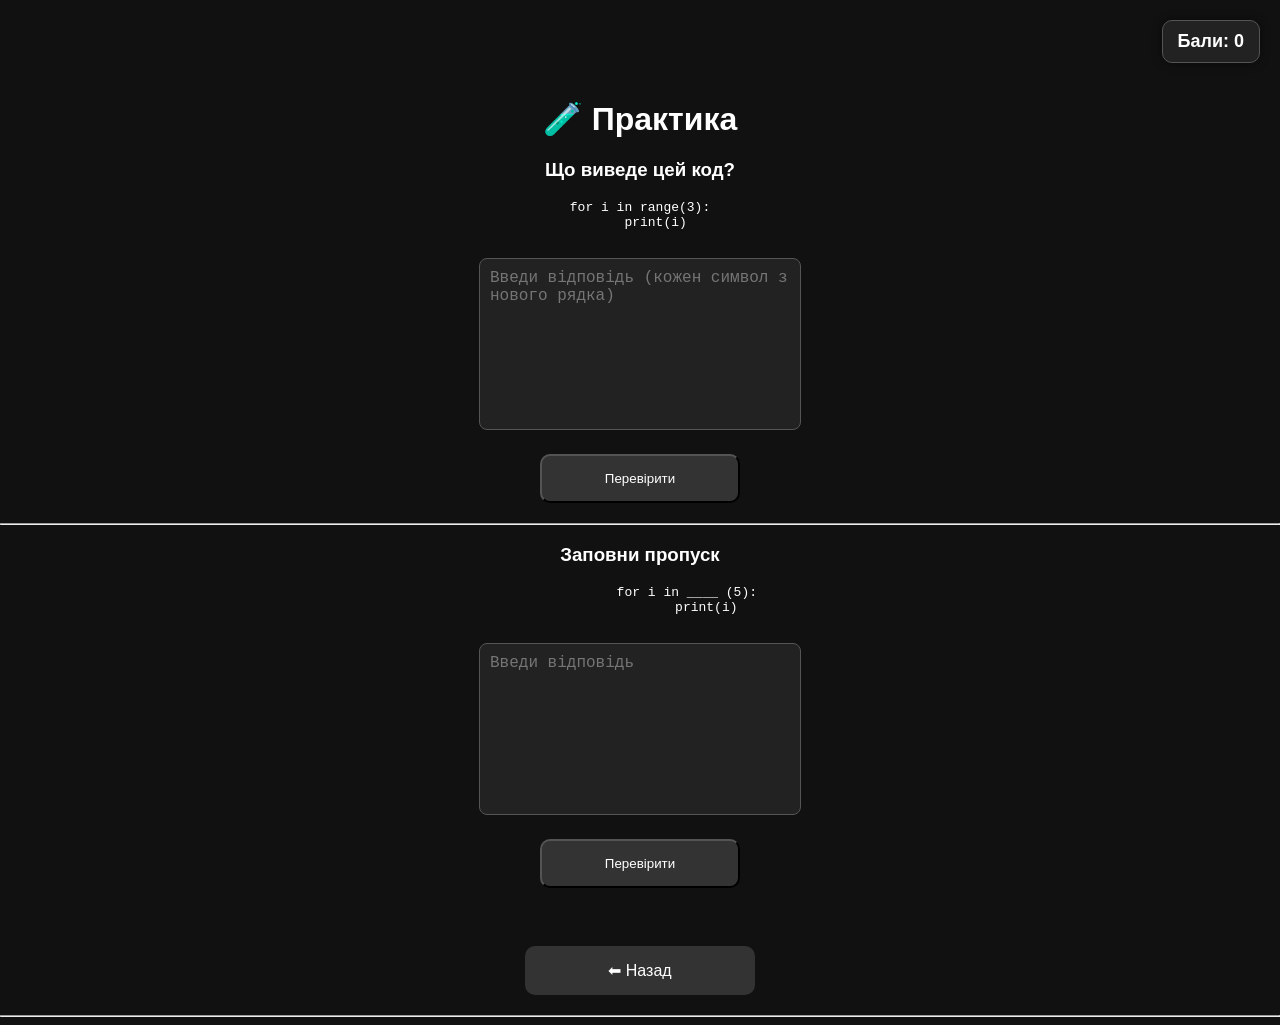
==== practice.html @ 71dd9bfd "Add files via upload" ====
<!DOCTYPE html>
<html lang="uk">

<head>
    <meta charset="UTF-8">
    <title>Практика</title>
    <link rel="stylesheet" href="stl.css">
</head>

<body>

    <div class="container">
        <h1>🧪 Практика</h1>

        <div class="score-box">
            Бали: <span id="score">0</span>
        </div>

        <h3>Що виведе цей код?</h3>

        <pre>
for i in range(3):
    print(i)
    </pre>

        <textarea id="answer" placeholder="Введи відповідь (кожен символ з нового рядка)"></textarea>

        <button onclick="checkAnswer()" class="btn">Перевірити</button>

        <p id="result"></p>

        <hr>

        <h3>Заповни пропуск</h3>

        <pre>
            for i in ____ (5):
                 print(i)
        </pre>

        <textarea type="text" id="fillAnswer" placeholder="Введи відповідь"></textarea>

        <button onclick="checkFill()" class="btn">Перевірити</button>

        <p id="fillResult"></p>

        <br>
        <a href="index.html" class="btn">⬅ Назад</a>

        <hr>
    </div>

    <script src="shh.js"></script>
</body>

</html>
---- stl.css ----
body {
    margin: 0;
    font-family: Arial;
    background: #111;
    color: white;
    text-align: center;
}

.container {
    margin-top: 100px;
}

.btn {
    display: block;
    width: 200px;
    margin: 20px auto;
    padding: 15px;
    background: #333;
    color: white;
    text-decoration: none;
    border-radius: 10px;
}

.btn:hover {
    background: #555;
}

textarea {
    width: 300px;
    height: 150px;
    font-size: 16px;
    padding: 10px;
    border-radius: 8px;
    resize: none;
    background: #222;
    color: white;
    border: 1px solid #555;
}

.score-box {
    position: fixed;
    top: 20px;
    right: 20px;

    background: #222;
    color: white;
    padding: 10px 15px;
    border: 1px solid #555;
    border-radius: 10px;

    font-size: 18px;
    font-weight: bold;

    box-shadow: 0 0 10px rgba(0, 0, 0, 0.5);
}
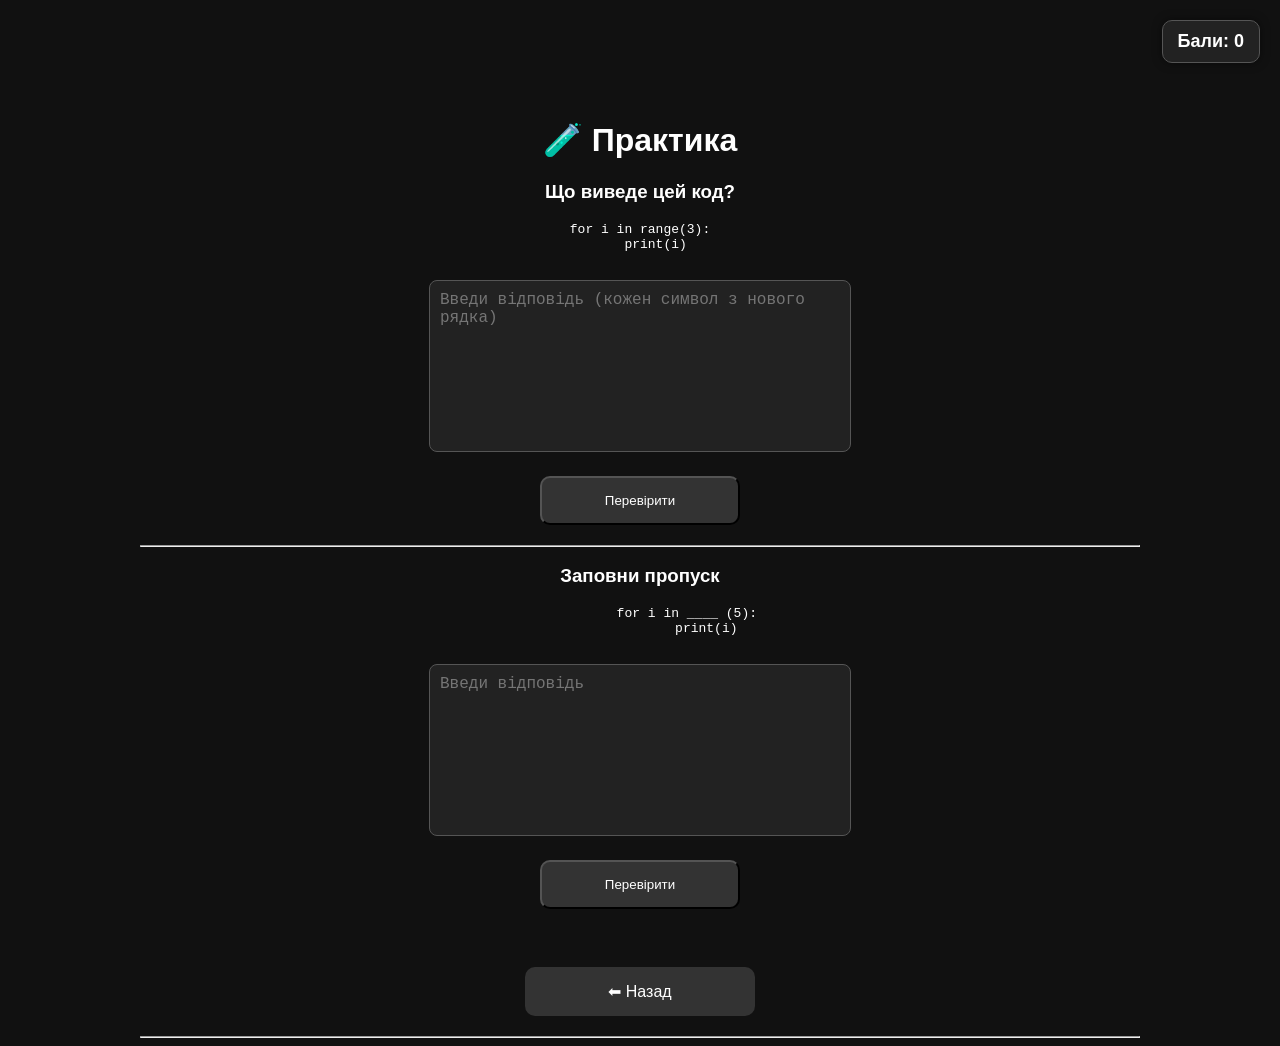
==== commit e2c63258: "Update practice.html" ====
--- a/practice.html
+++ b/practice.html
@@ -4,6 +4,7 @@
 <head>
     <meta charset="UTF-8">
     <title>Практика</title>
+    <meta name="viewport" content="width=device-width, initial-scale=1.0">
     <link rel="stylesheet" href="stl.css">
 </head>
 
@@ -53,4 +54,4 @@
     <script src="shh.js"></script>
 </body>
 
-</html>+</html>
--- a/stl.css
+++ b/stl.css
@@ -1,4 +1,6 @@
 body {
+    display: flex;
+    justify-content: center;
     margin: 0;
     font-family: Arial;
     background: #111;
@@ -6,7 +8,10 @@
     text-align: center;
 }
 
-.container {
+.container{
+    max-width: 1000px;
+    width: 90%;
+    margin: 0 auto;
     margin-top: 100px;
 }
 
@@ -21,20 +26,24 @@
     border-radius: 10px;
 }
 
-.btn:hover {
+.btn:active,
+.btn:hover{
     background: #555;
 }
 
 textarea {
-    width: 300px;
-    height: 150px;
-    font-size: 16px;
-    padding: 10px;
-    border-radius: 8px;
-    resize: none;
-    background: #222;
-    color: white;
-    border: 1px solid #555;
+  width: 90%;
+  max-width: 400px;
+  height: 150px;
+
+  font-size: 16px;
+  padding: 10px;
+  border-radius: 8px;
+  resize: none;
+
+  background: #222;
+  color: white;
+  border: 1px solid #555;
 }
 
 .score-box {
@@ -52,4 +61,21 @@
     font-weight: bold;
 
     box-shadow: 0 0 10px rgba(0, 0, 0, 0.5);
-}+}
+@media (max-width: 600px) {
+  .container {
+        width: 95%;
+        padding: 10px;
+   }  
+    
+  textarea {
+    width: 95%;
+    height: 180px;
+    font-size: 18px;
+  }
+
+  .btn {
+    width: 90%;
+    font-size: 18px;
+  }
+}
